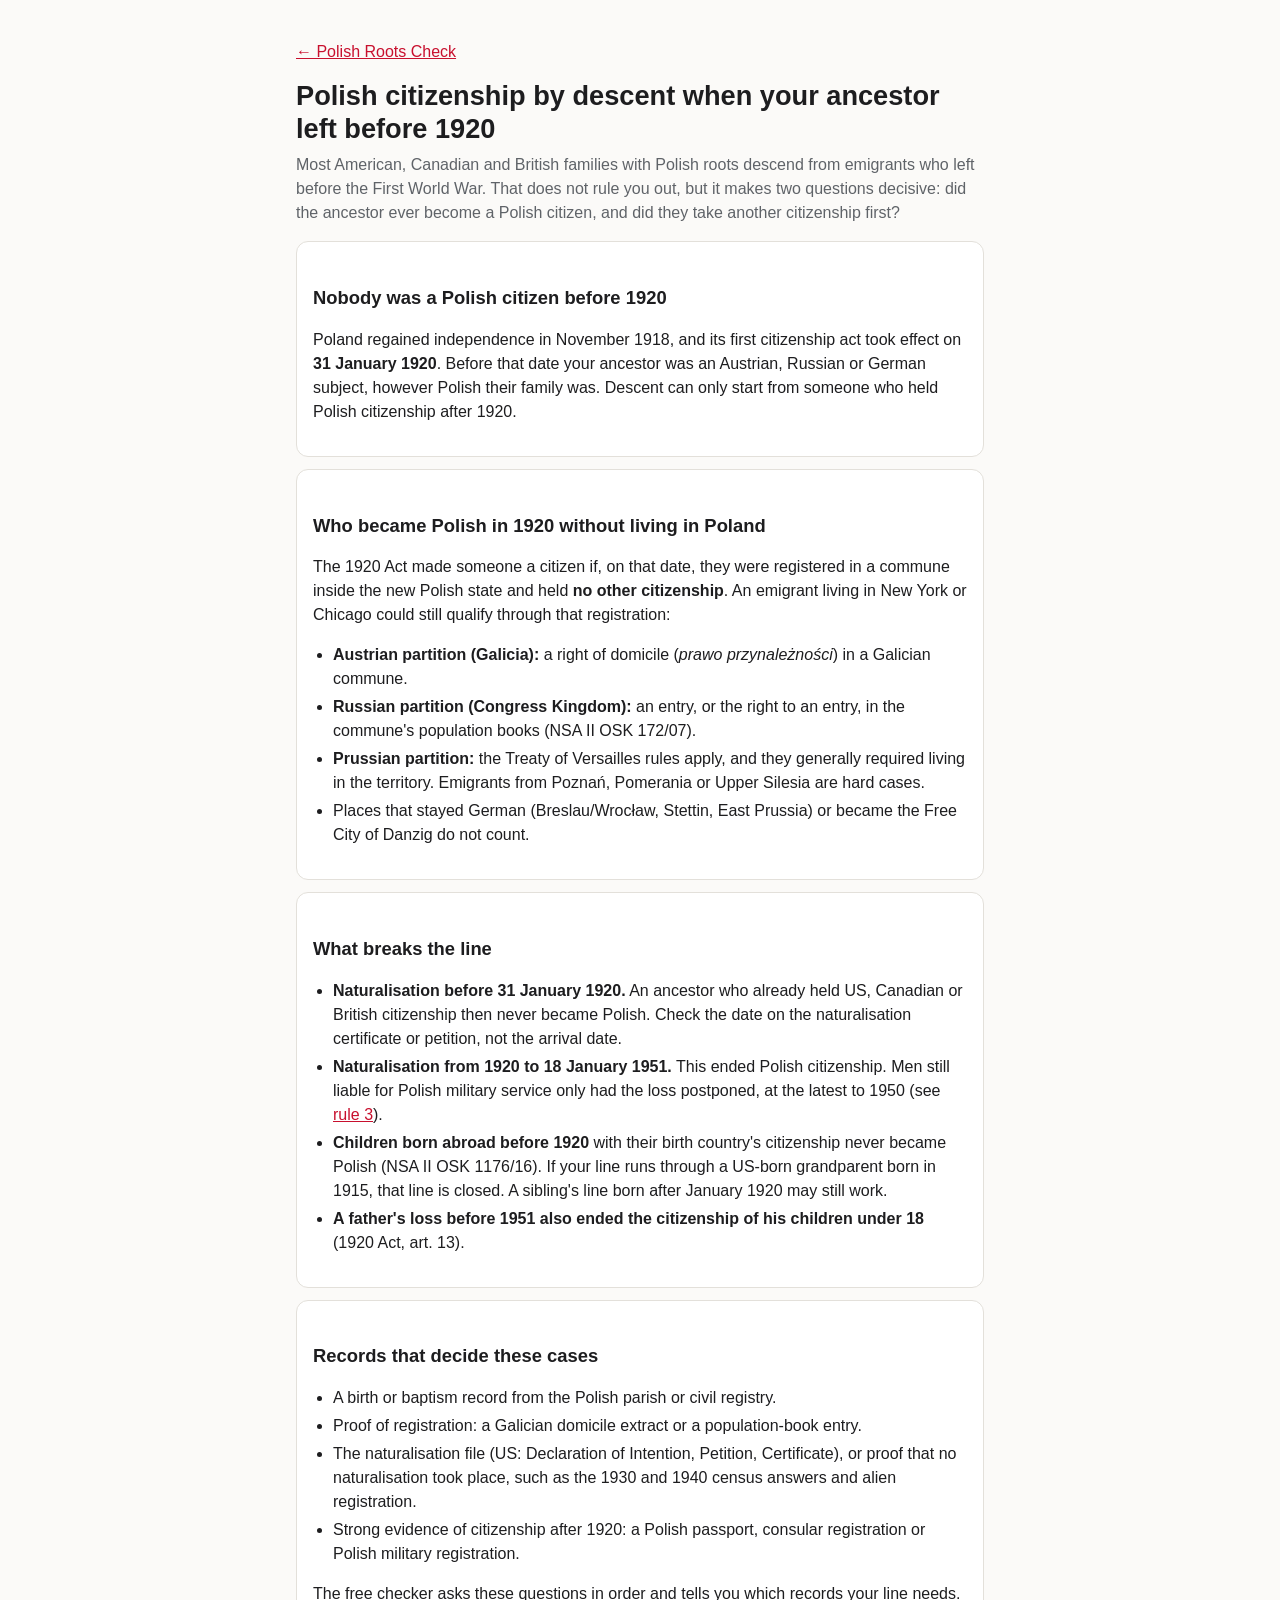
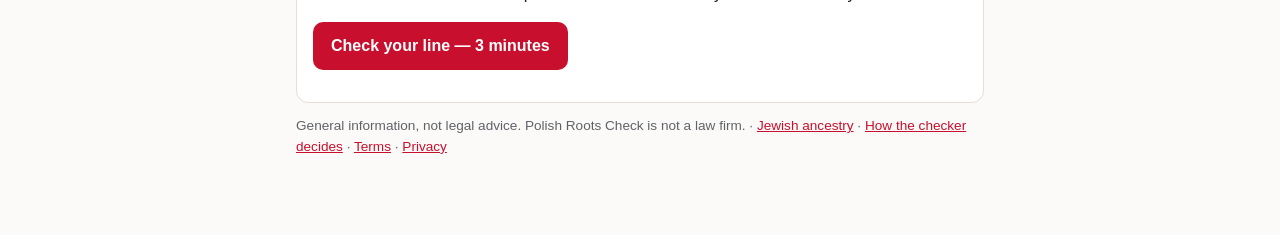
==== before-1920.html @ 14f2ff24 "Polish Roots Check pilot site Co-Authored-By: Claude Opus 5.5 <noreply@anthropic.com>" ====
<!doctype html>
<html lang="en">
<head>
<meta charset="utf-8">
<meta name="viewport" content="width=device-width, initial-scale=1">
<title>Ancestor Left Poland Before 1920</title>
<meta name="description" content="Polish citizenship by descent when your ancestor emigrated before 1920: who became a Polish citizen in 1920, what breaks the line, and which records prove it.">
<link rel="stylesheet" href="site.css">
</head>
<body>
<div class="wrap">
<p><a href="index.html">← Polish Roots Check</a></p>
<h1>Polish citizenship by descent when your ancestor left before 1920</h1>
<p class="lead">Most American, Canadian and British families with Polish roots descend from emigrants who left before the First World War. That does not rule you out, but it makes two questions decisive: did the ancestor ever become a Polish citizen, and did they take another citizenship first?</p>

<div class="card">
<h2>Nobody was a Polish citizen before 1920</h2>
<p>Poland regained independence in November 1918, and its first citizenship act took effect on <b>31 January 1920</b>. Before that date your ancestor was an Austrian, Russian or German subject, however Polish their family was. Descent can only start from someone who held Polish citizenship after 1920.</p>
</div>

<div class="card">
<h2>Who became Polish in 1920 without living in Poland</h2>
<p>The 1920 Act made someone a citizen if, on that date, they were registered in a commune inside the new Polish state and held <b>no other citizenship</b>. An emigrant living in New York or Chicago could still qualify through that registration:</p>
<ul>
<li><b>Austrian partition (Galicia):</b> a right of domicile (<i>prawo przynależności</i>) in a Galician commune.</li>
<li><b>Russian partition (Congress Kingdom):</b> an entry, or the right to an entry, in the commune's population books (NSA II OSK 172/07).</li>
<li><b>Prussian partition:</b> the Treaty of Versailles rules apply, and they generally required living in the territory. Emigrants from Poznań, Pomerania or Upper Silesia are hard cases.</li>
<li>Places that stayed German (Breslau/Wrocław, Stettin, East Prussia) or became the Free City of Danzig do not count.</li>
</ul>
</div>

<div class="card">
<h2>What breaks the line</h2>
<ul>
<li><b>Naturalisation before 31 January 1920.</b> An ancestor who already held US, Canadian or British citizenship then never became Polish. Check the date on the naturalisation certificate or petition, not the arrival date.</li>
<li><b>Naturalisation from 1920 to 18 January 1951.</b> This ended Polish citizenship. Men still liable for Polish military service only had the loss postponed, at the latest to 1950 (see <a href="rules.html">rule 3</a>).</li>
<li><b>Children born abroad before 1920</b> with their birth country's citizenship never became Polish (NSA II OSK 1176/16). If your line runs through a US-born grandparent born in 1915, that line is closed. A sibling's line born after January 1920 may still work.</li>
<li><b>A father's loss before 1951 also ended the citizenship of his children under 18</b> (1920 Act, art. 13).</li>
</ul>
</div>

<div class="card">
<h2>Records that decide these cases</h2>
<ul>
<li>A birth or baptism record from the Polish parish or civil registry.</li>
<li>Proof of registration: a Galician domicile extract or a population-book entry.</li>
<li>The naturalisation file (US: Declaration of Intention, Petition, Certificate), or proof that no naturalisation took place, such as the 1930 and 1940 census answers and alien registration.</li>
<li>Strong evidence of citizenship after 1920: a Polish passport, consular registration or Polish military registration.</li>
</ul>
<p>The free checker asks these questions in order and tells you which records your line needs.</p>
<p><a class="btn" href="index.html#f">Check your line — 3 minutes</a></p>
</div>
<p class="small">General information, not legal advice. Polish Roots Check is not a law firm. · <a href="jewish-ancestry.html">Jewish ancestry</a> · <a href="rules.html">How the checker decides</a> · <a href="terms.html">Terms</a> · <a href="privacy.html">Privacy</a></p>
</div>
</body>
</html>
---- site.css ----
:root{--bg:#fbfaf8;--fg:#1d1d1f;--muted:#5f6368;--card:#fff;--line:#e3e0da;--acc:#c8102e;--acc2:#8a0b20;--ok:#1e7d43;--warn:#a86400;--bad:#b3261e}
@media (prefers-color-scheme:dark){:root{--bg:#141414;--fg:#ececec;--muted:#a0a0a0;--card:#1e1e1e;--line:#333;--acc:#ff5a6e;--acc2:#ff8a99;--ok:#5cc98a;--warn:#f0b04a;--bad:#ff7b72}}
*{box-sizing:border-box}body{margin:0;background:var(--bg);color:var(--fg);font:16px/1.5 -apple-system,BlinkMacSystemFont,"Segoe UI",Roboto,Helvetica,Arial,sans-serif}
.wrap{max-width:720px;margin:0 auto;padding:24px 16px 64px}
h1{font-size:1.7rem;line-height:1.2;margin:.2em 0 .3em}h2{font-size:1.15rem;margin:1.4em 0 .5em}
.lead{color:var(--muted);margin:0 0 1em}.badge{display:inline-block;font-size:.8rem;color:var(--acc);border:1px solid var(--acc);border-radius:99px;padding:2px 10px}
.card{background:var(--card);border:1px solid var(--line);border-radius:12px;padding:16px;margin:12px 0}
label.q{display:block;font-weight:600;margin:12px 0 6px}.hint{font-weight:400;color:var(--muted);font-size:.9rem}
.opts{display:flex;flex-wrap:wrap;gap:8px}.opts label{border:1px solid var(--line);border-radius:8px;padding:7px 12px;cursor:pointer;background:var(--bg)}
.opts input{margin-right:6px}input[type=number],input[type=email]{width:100%;max-width:260px;padding:9px;border:1px solid var(--line);border-radius:8px;background:var(--bg);color:var(--fg);font-size:1rem}
button{background:var(--acc);color:#fff;border:0;border-radius:10px;padding:12px 18px;font-size:1rem;font-weight:600;cursor:pointer}button.sec{background:transparent;color:var(--acc);border:1px solid var(--acc)}
.hide{display:none}.gen{border-left:3px solid var(--line);padding-left:12px;margin:10px 0}
.verdict{font-size:1.25rem;font-weight:700}.v-ok{color:var(--ok)}.v-warn{color:var(--warn)}.v-bad{color:var(--bad)}
ul{padding-left:20px}li{margin:4px 0}.small{font-size:.85rem;color:var(--muted)}.row{display:flex;gap:10px;flex-wrap:wrap;align-items:center}
.price{font-size:1.4rem;font-weight:700}
nav{display:flex;justify-content:space-between;align-items:center;gap:12px;flex-wrap:wrap;margin-bottom:8px}
.brand{font-weight:800;color:var(--fg);text-decoration:none}.brand span{color:var(--acc)}nav .links a{color:var(--muted);margin-left:14px;text-decoration:none;font-size:.95rem}
a{color:var(--acc)}ol li{margin:8px 0}.steps{counter-reset:s;list-style:none;padding:0}.steps li{padding-left:34px;position:relative}
.steps li:before{counter-increment:s;content:counter(s);position:absolute;left:0;top:0;width:24px;height:24px;border-radius:50%;background:var(--acc);color:#fff;font-size:.85rem;display:flex;align-items:center;justify-content:center}
table{border-collapse:collapse;width:100%}td{padding:8px 4px;border-bottom:1px solid var(--line);vertical-align:top}td:last-child{text-align:right;white-space:nowrap;font-weight:600}
details{border-bottom:1px solid var(--line);padding:8px 0}summary{cursor:pointer;font-weight:600}footer{margin-top:28px}
a.btn{display:inline-block;background:var(--acc);color:#fff;border-radius:10px;padding:12px 18px;font-weight:600;text-decoration:none}
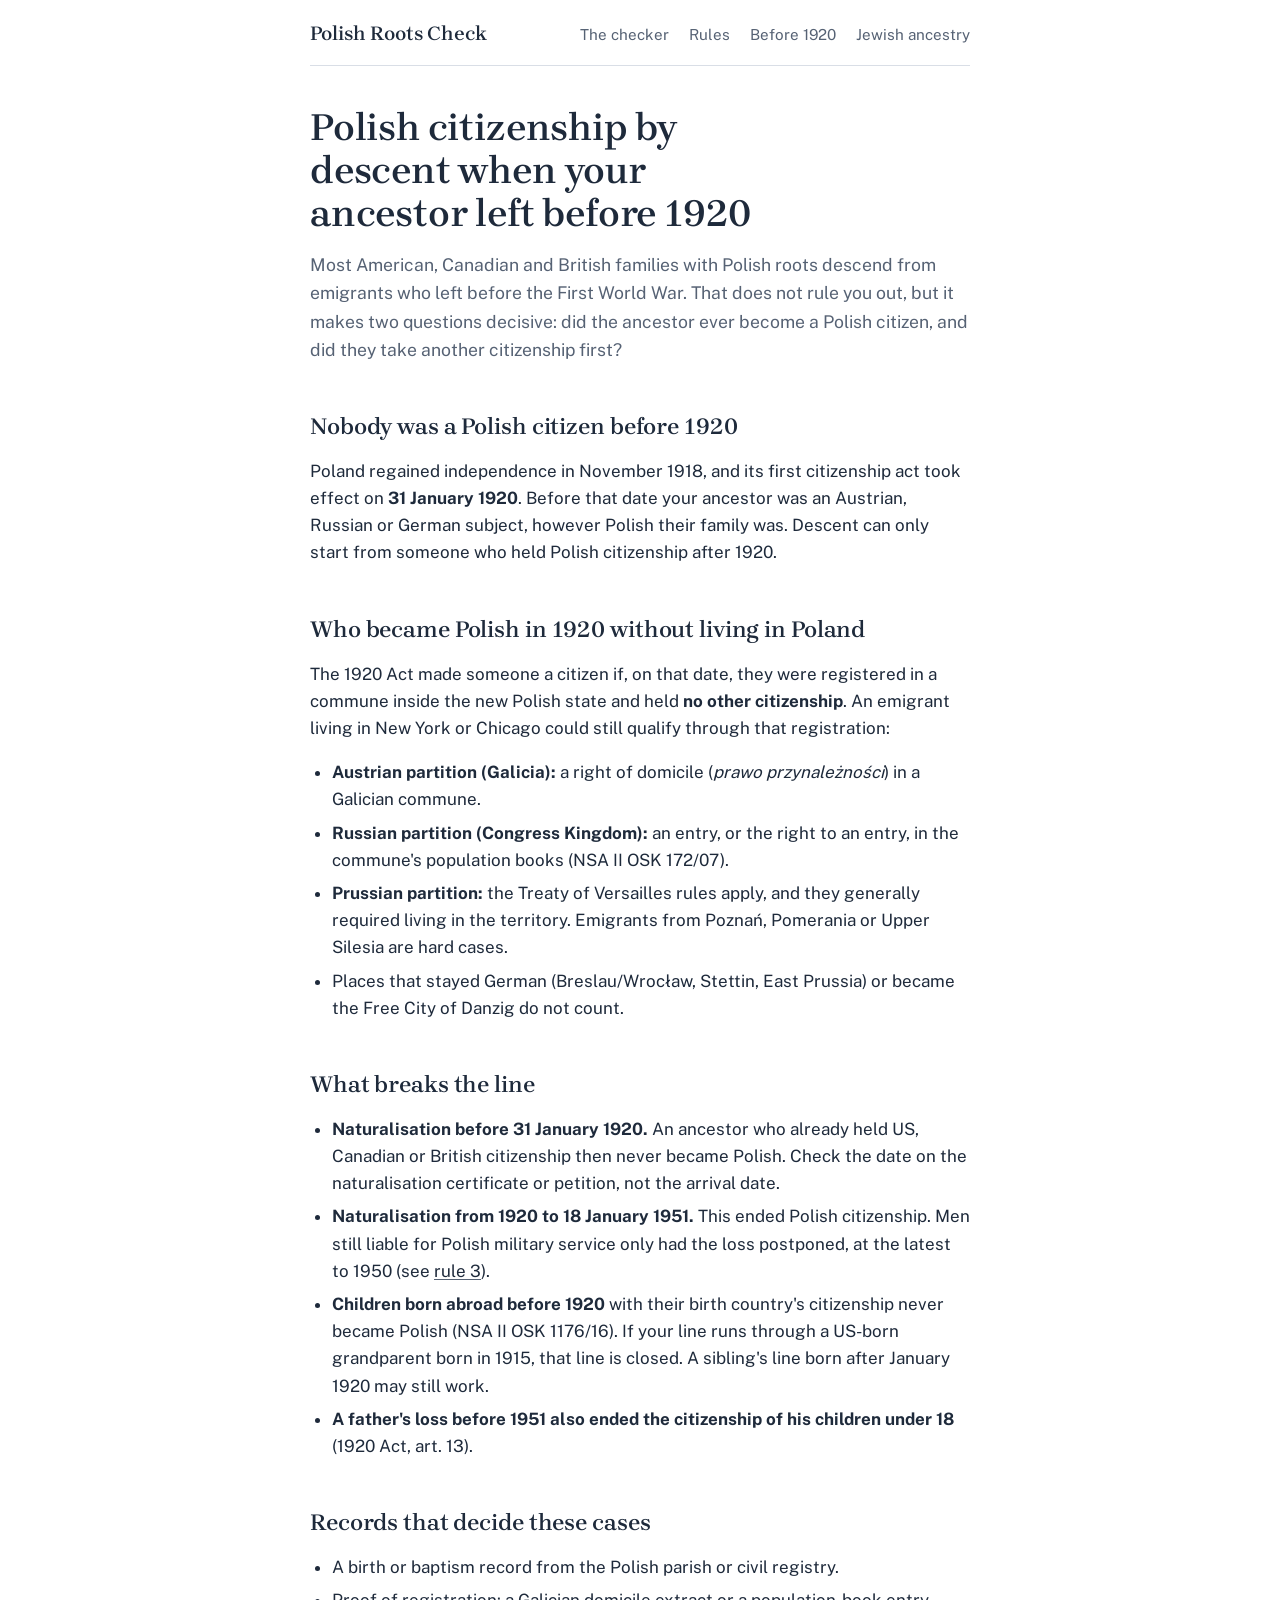
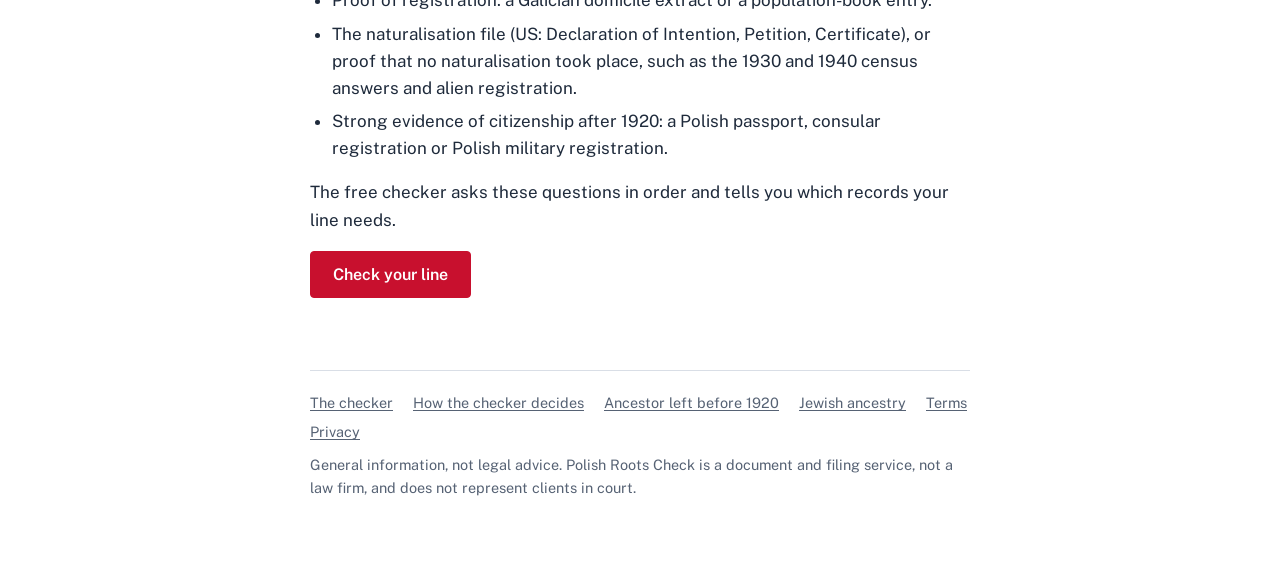
==== commit 0e192e41: "Redesign: archival type and family-line form, plainer copy without dash and dot fillers Co-Authored-" ====
--- a/before-1920.html
+++ b/before-1920.html
@@ -9,7 +9,7 @@
 </head>
 <body>
 <div class="wrap">
-<p><a href="index.html">← Polish Roots Check</a></p>
+<header class="top"><a class="brand" href="index.html">Polish Roots Check</a><nav><a href="index.html#f">The checker</a><a href="rules.html">Rules</a><a href="before-1920.html">Before 1920</a><a href="jewish-ancestry.html">Jewish ancestry</a></nav></header>
 <h1>Polish citizenship by descent when your ancestor left before 1920</h1>
 <p class="lead">Most American, Canadian and British families with Polish roots descend from emigrants who left before the First World War. That does not rule you out, but it makes two questions decisive: did the ancestor ever become a Polish citizen, and did they take another citizenship first?</p>
 
@@ -48,9 +48,9 @@
 <li>Strong evidence of citizenship after 1920: a Polish passport, consular registration or Polish military registration.</li>
 </ul>
 <p>The free checker asks these questions in order and tells you which records your line needs.</p>
-<p><a class="btn" href="index.html#f">Check your line — 3 minutes</a></p>
+<p><a class="btn" href="index.html#f">Check your line</a></p>
 </div>
-<p class="small">General information, not legal advice. Polish Roots Check is not a law firm. · <a href="jewish-ancestry.html">Jewish ancestry</a> · <a href="rules.html">How the checker decides</a> · <a href="terms.html">Terms</a> · <a href="privacy.html">Privacy</a></p>
+<footer><nav><a href="index.html">The checker</a><a href="rules.html">How the checker decides</a><a href="before-1920.html">Ancestor left before 1920</a><a href="jewish-ancestry.html">Jewish ancestry</a><a href="terms.html">Terms</a><a href="privacy.html">Privacy</a></nav>General information, not legal advice. Polish Roots Check is a document and filing service, not a law firm, and does not represent clients in court.</footer>
 </div>
 </body>
 </html>
--- a/site.css
+++ b/site.css
@@ -1,22 +1,128 @@
-:root{--bg:#fbfaf8;--fg:#1d1d1f;--muted:#5f6368;--card:#fff;--line:#e3e0da;--acc:#c8102e;--acc2:#8a0b20;--ok:#1e7d43;--warn:#a86400;--bad:#b3261e}
-@media (prefers-color-scheme:dark){:root{--bg:#141414;--fg:#ececec;--muted:#a0a0a0;--card:#1e1e1e;--line:#333;--acc:#ff5a6e;--acc2:#ff8a99;--ok:#5cc98a;--warn:#f0b04a;--bad:#ff7b72}}
-*{box-sizing:border-box}body{margin:0;background:var(--bg);color:var(--fg);font:16px/1.5 -apple-system,BlinkMacSystemFont,"Segoe UI",Roboto,Helvetica,Arial,sans-serif}
-.wrap{max-width:720px;margin:0 auto;padding:24px 16px 64px}
-h1{font-size:1.7rem;line-height:1.2;margin:.2em 0 .3em}h2{font-size:1.15rem;margin:1.4em 0 .5em}
-.lead{color:var(--muted);margin:0 0 1em}.badge{display:inline-block;font-size:.8rem;color:var(--acc);border:1px solid var(--acc);border-radius:99px;padding:2px 10px}
-.card{background:var(--card);border:1px solid var(--line);border-radius:12px;padding:16px;margin:12px 0}
-label.q{display:block;font-weight:600;margin:12px 0 6px}.hint{font-weight:400;color:var(--muted);font-size:.9rem}
-.opts{display:flex;flex-wrap:wrap;gap:8px}.opts label{border:1px solid var(--line);border-radius:8px;padding:7px 12px;cursor:pointer;background:var(--bg)}
-.opts input{margin-right:6px}input[type=number],input[type=email]{width:100%;max-width:260px;padding:9px;border:1px solid var(--line);border-radius:8px;background:var(--bg);color:var(--fg);font-size:1rem}
-button{background:var(--acc);color:#fff;border:0;border-radius:10px;padding:12px 18px;font-size:1rem;font-weight:600;cursor:pointer}button.sec{background:transparent;color:var(--acc);border:1px solid var(--acc)}
-.hide{display:none}.gen{border-left:3px solid var(--line);padding-left:12px;margin:10px 0}
-.verdict{font-size:1.25rem;font-weight:700}.v-ok{color:var(--ok)}.v-warn{color:var(--warn)}.v-bad{color:var(--bad)}
-ul{padding-left:20px}li{margin:4px 0}.small{font-size:.85rem;color:var(--muted)}.row{display:flex;gap:10px;flex-wrap:wrap;align-items:center}
-.price{font-size:1.4rem;font-weight:700}
-nav{display:flex;justify-content:space-between;align-items:center;gap:12px;flex-wrap:wrap;margin-bottom:8px}
-.brand{font-weight:800;color:var(--fg);text-decoration:none}.brand span{color:var(--acc)}nav .links a{color:var(--muted);margin-left:14px;text-decoration:none;font-size:.95rem}
-a{color:var(--acc)}ol li{margin:8px 0}.steps{counter-reset:s;list-style:none;padding:0}.steps li{padding-left:34px;position:relative}
-.steps li:before{counter-increment:s;content:counter(s);position:absolute;left:0;top:0;width:24px;height:24px;border-radius:50%;background:var(--acc);color:#fff;font-size:.85rem;display:flex;align-items:center;justify-content:center}
-table{border-collapse:collapse;width:100%}td{padding:8px 4px;border-bottom:1px solid var(--line);vertical-align:top}td:last-child{text-align:right;white-space:nowrap;font-weight:600}
-details{border-bottom:1px solid var(--line);padding:8px 0}summary{cursor:pointer;font-weight:600}footer{margin-top:28px}
-a.btn{display:inline-block;background:var(--acc);color:#fff;border-radius:10px;padding:12px 18px;font-weight:600;text-decoration:none}
+/* Polish Roots Check. Headings: Brygada 1918 (revival of a 1920s Polish typeface); text: Public Sans. Both SIL OFL, self-hosted. */
+@font-face{font-family:"Brygada 1918";font-style:normal;font-weight:400 700;font-display:swap;src:url(fonts/brygada-1918-latin.woff2) format("woff2");unicode-range:U+0000-00FF,U+0131,U+0152-0153,U+02BB-02BC,U+02C6,U+02DA,U+02DC,U+0304,U+0308,U+0329,U+2000-206F,U+20AC,U+2122,U+2191,U+2193,U+2212,U+2215,U+FEFF,U+FFFD}
+@font-face{font-family:"Brygada 1918";font-style:normal;font-weight:400 700;font-display:swap;src:url(fonts/brygada-1918-latin-ext.woff2) format("woff2");unicode-range:U+0100-02BA,U+02BD-02C5,U+02C7-02CC,U+02CE-02D7,U+02DD-02FF,U+0304,U+0308,U+0329,U+1D00-1DBF,U+1E00-1E9F,U+1EF2-1EFF,U+2020,U+20A0-20AB,U+20AD-20C0,U+2113,U+2C60-2C7F,U+A720-A7FF}
+@font-face{font-family:"Public Sans";font-style:normal;font-weight:100 900;font-display:swap;src:url(fonts/public-sans-latin.woff2) format("woff2");unicode-range:U+0000-00FF,U+0131,U+0152-0153,U+02BB-02BC,U+02C6,U+02DA,U+02DC,U+0304,U+0308,U+0329,U+2000-206F,U+20AC,U+2122,U+2191,U+2193,U+2212,U+2215,U+FEFF,U+FFFD}
+@font-face{font-family:"Public Sans";font-style:normal;font-weight:100 900;font-display:swap;src:url(fonts/public-sans-latin-ext.woff2) format("woff2");unicode-range:U+0100-02BA,U+02BD-02C5,U+02C7-02CC,U+02CE-02D7,U+02DD-02FF,U+0304,U+0308,U+0329,U+1D00-1DBF,U+1E00-1E9F,U+1EF2-1EFF,U+2020,U+20A0-20AB,U+20AD-20C0,U+2113,U+2C60-2C7F,U+A720-A7FF}
+
+:root{
+  --paper:#ffffff; --ink:#1e2a3b; --ink-2:#566274; --rule:#d9dee6; --field:#f3f5f8;
+  --red:#c8102e; --red-dark:#a00c24; --ok:#1d7a4c; --warn:#8f5608; --bad:#b42318;
+  --serif:"Brygada 1918",Georgia,"Times New Roman",serif;
+  --sans:"Public Sans","Helvetica Neue",Arial,sans-serif;
+  color-scheme:light;
+}
+@media (prefers-color-scheme:dark){:root{
+  --paper:#11151b; --ink:#e6e9ee; --ink-2:#a2acba; --rule:#2b333e; --field:#1a2029;
+  --red:#ef4b5f; --red-dark:#ff6b7c; --ok:#5ccf93; --warn:#e9b04f; --bad:#ff7b72; color-scheme:dark;
+}}
+
+*{box-sizing:border-box}
+html{-webkit-text-size-adjust:100%}
+body{margin:0;background:var(--paper);color:var(--ink);font:400 17px/1.6 var(--sans);font-variant-numeric:lining-nums}
+.wrap{max-width:700px;margin:0 auto;padding:0 20px 72px}
+:focus-visible{outline:2px solid var(--red);outline-offset:2px}
+
+/* Header and footer */
+.top{display:flex;justify-content:space-between;align-items:baseline;flex-wrap:wrap;gap:8px 24px;padding:22px 0 18px;margin-bottom:40px;border-bottom:1px solid var(--rule)}
+.brand{font:600 1.25rem/1.2 var(--serif);color:var(--ink);text-decoration:none}
+.top nav{display:flex;flex-wrap:wrap;gap:4px 20px}
+.top nav a{color:var(--ink-2);text-decoration:none;font-size:.95rem}
+.top nav a:hover{color:var(--ink);text-decoration:underline}
+footer{margin-top:72px;padding-top:20px;border-top:1px solid var(--rule);font-size:.9rem;color:var(--ink-2)}
+footer nav{display:flex;flex-wrap:wrap;gap:6px 20px;margin-bottom:10px}
+footer a{color:var(--ink-2)}
+
+/* Type */
+h1,h2,.verdict{font-family:var(--serif);font-weight:600;letter-spacing:-.005em}
+h1{font-size:2.4rem;line-height:1.12;margin:0 0 16px;max-width:20ch}
+h2{font-size:1.45rem;line-height:1.25;margin:48px 0 12px}
+h3{font-size:1.05rem;margin:28px 0 8px}
+p,li{max-width:66ch}
+.lead{font-size:1.1rem;color:var(--ink-2);margin:0 0 8px}
+.small{font-size:.88rem;color:var(--ink-2)}
+.meta{color:var(--ink-2);margin:-6px 0 28px}
+a{color:var(--ink);text-decoration-color:var(--ink-2);text-underline-offset:2px}
+a:hover{color:var(--red-dark);text-decoration-color:currentColor}
+ul,ol{padding-left:22px}li{margin:6px 0}
+.hide{display:none!important}
+
+/* Sections. A rule between major blocks, no boxes. */
+.part,.card{margin:48px 0 0}
+.part>h2:first-child,.card>h2:first-child{margin-top:0}
+.part{padding-top:32px;border-top:1px solid var(--rule)}
+.part .intro{color:var(--ink-2);margin:0 0 8px}
+
+/* Questions */
+label.q{display:block;font-weight:600;margin:26px 0 10px;max-width:62ch}
+.hint{display:block;font-weight:400;color:var(--ink-2);font-size:.92rem;margin-top:2px}
+.opts{display:flex;flex-wrap:wrap;gap:8px}
+.opts label{display:inline-flex;align-items:flex-start;gap:9px;padding:9px 14px;border:1px solid var(--rule);border-radius:4px;background:var(--paper);cursor:pointer;line-height:1.35;max-width:100%}
+.opts label:hover{border-color:var(--ink-2)}
+.opts input{accent-color:var(--ink);margin:3px 0 0;flex:none}
+.opts label:has(input:checked){border-color:var(--ink);box-shadow:inset 0 0 0 1px var(--ink);background:var(--field)}
+input[type=number],input[type=email],input[type=text],textarea{font:inherit;color:var(--ink);background:var(--paper);border:1px solid #aab3c0;border-radius:4px;padding:9px 12px}
+input[type=number]{width:9.5em}
+input[type=email],input[type=text],textarea{width:100%;max-width:420px}
+textarea{max-width:none;min-height:88px}
+input:focus,textarea:focus{outline:2px solid var(--ink);outline-offset:0;border-color:var(--ink)}
+input[type=checkbox]{accent-color:var(--ink)}
+.check{display:flex;gap:10px;align-items:flex-start;margin:12px 0;font-size:.92rem;color:var(--ink-2);max-width:62ch}
+.check input{margin-top:4px;flex:none}
+
+/* The family line: the Polish ancestor at the top, one node per generation, you at the bottom. */
+.line{position:relative;margin:20px 0 0 6px;padding-left:28px;border-left:2px solid var(--ink)}
+.line .node,.line .gen{position:relative;padding-bottom:26px}
+.line .node::before,.line .gen::before{content:"";position:absolute;left:-36px;top:.45em;width:14px;height:14px;border-radius:50%;background:var(--paper);border:2px solid var(--ink)}
+.line .node.anc::before{background:var(--red);border-color:var(--red)}
+.line .gen:last-child{padding-bottom:4px}
+.line .gen:last-child::before{background:var(--ink)}
+.line .node b,.line .gen>b{font:600 1.15rem/1.3 var(--serif)}
+.line .node span{display:block;color:var(--ink-2);font-size:.92rem}
+.line .gen label.q{margin-top:16px}
+
+/* Buttons */
+button,a.btn{display:inline-block;font:600 1rem/1.2 var(--sans);border-radius:4px;padding:13px 22px;cursor:pointer;text-decoration:none;border:1px solid var(--red);background:var(--red);color:#fff}
+button:hover,a.btn:hover{background:var(--red-dark);border-color:var(--red-dark);color:#fff}
+button.sec,a.btn.sec{background:transparent;color:var(--ink);border-color:var(--ink)}
+button.sec:hover,a.btn.sec:hover{background:var(--ink);border-color:var(--ink);color:var(--paper)}
+button:disabled{opacity:.6;cursor:default}
+.row{display:flex;gap:12px 16px;flex-wrap:wrap;align-items:center;margin:24px 0 8px}
+#err{color:var(--bad);font-size:.92rem}
+
+/* Result */
+.result{margin-top:48px;padding:28px 28px 20px;border:1px solid var(--rule);border-top:4px solid var(--ink);border-radius:2px}
+.result h2{font-size:1.25rem;margin:32px 0 8px}
+.verdict{font-size:1.65rem;line-height:1.25;margin:0;display:flex;align-items:center;gap:16px}
+.verdict::before{content:"";flex:none;width:64px;height:0;border-top:3px solid currentColor}
+.v-ok{color:var(--ok)}
+.v-warn{color:var(--warn)}.v-warn::before{border-top-style:dashed}
+.v-bad{color:var(--bad)}.v-bad::before{border:0;height:3px;background:linear-gradient(90deg,currentColor 0 38%,transparent 38% 62%,currentColor 62%)}
+.offer{margin:20px 0 0;padding:20px 0 4px;border-top:1px solid var(--rule)}
+.result h2+.offer{border-top:0;padding-top:4px}
+.offer p{margin:0 0 6px}
+.price{font:600 1.35rem/1.2 var(--serif)}
+
+/* How it works, prices, FAQ */
+ol.steps{padding-left:26px}
+ol.steps li{margin:14px 0;padding-left:6px}
+ol.steps li::marker{font:600 1.05rem var(--serif);color:var(--red)}
+table{border-collapse:collapse;width:100%}
+td{padding:11px 0;border-bottom:1px solid var(--rule);vertical-align:top}
+td:last-child{text-align:right;white-space:nowrap;font-weight:600;padding-left:20px;font-variant-numeric:tabular-nums}
+details{border-bottom:1px solid var(--rule);padding:12px 0}
+details:first-of-type{border-top:1px solid var(--rule)}
+summary{cursor:pointer;font-weight:600}
+details p{margin:10px 0 4px;color:var(--ink-2)}
+
+@media (max-width:560px){
+  body{font-size:16px}
+  .wrap{padding:0 16px 56px}
+  .top{margin-bottom:28px}
+  h1{font-size:1.9rem}
+  h2{font-size:1.3rem}
+  .result{padding:20px 16px 12px}
+  .verdict{font-size:1.35rem;gap:12px}
+  .verdict::before{width:40px}
+  .opts label{width:100%}
+}
+@media (prefers-reduced-motion:reduce){html{scroll-behavior:auto}}
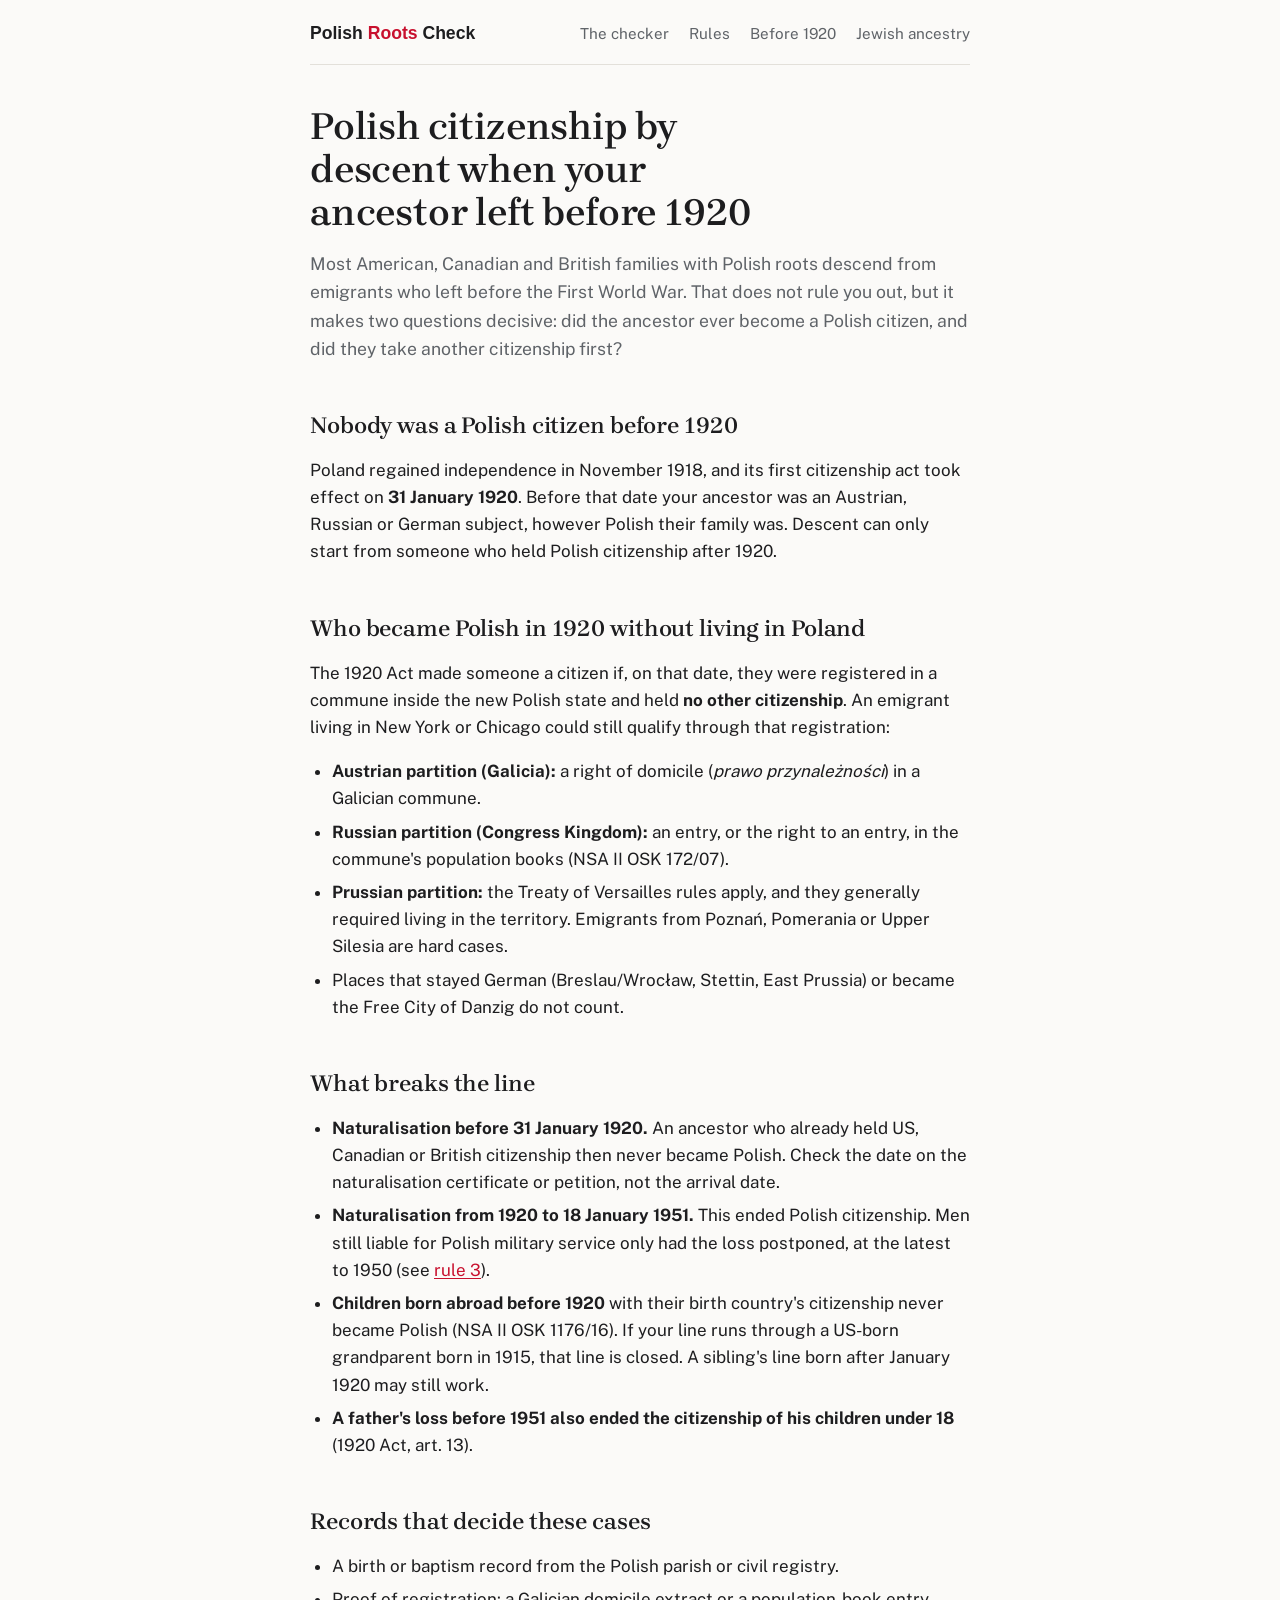
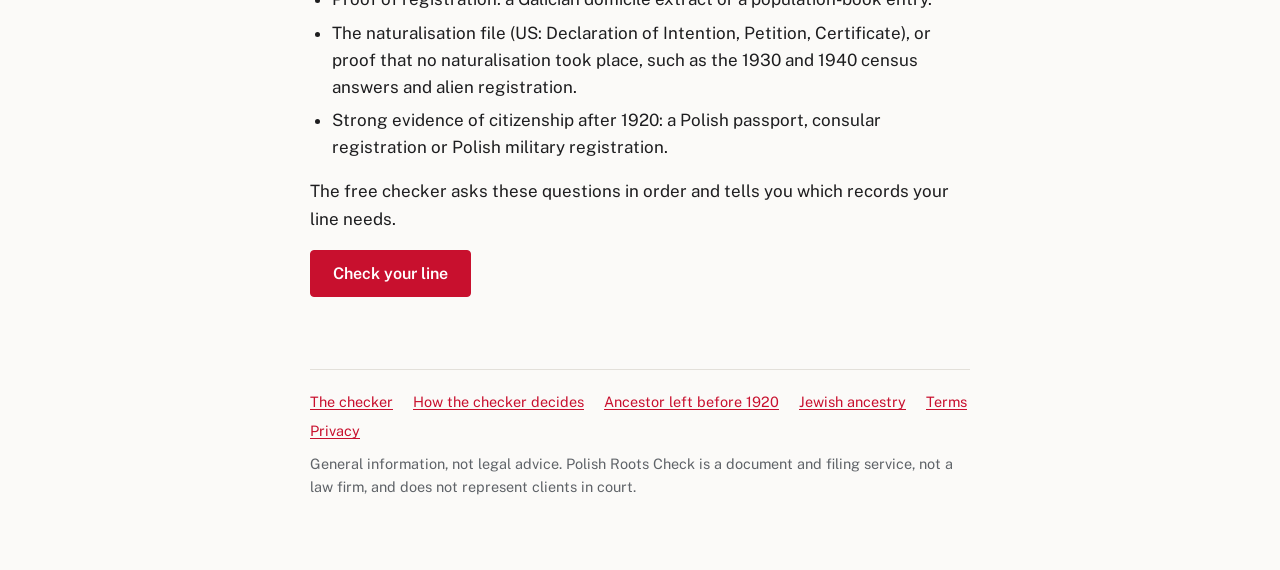
==== commit 10518127: "Restore the original colours and the Polish Roots Check wordmark Co-Authored-By: Claude Opus 5.5 <no" ====
--- a/before-1920.html
+++ b/before-1920.html
@@ -9,7 +9,7 @@
 </head>
 <body>
 <div class="wrap">
-<header class="top"><a class="brand" href="index.html">Polish Roots Check</a><nav><a href="index.html#f">The checker</a><a href="rules.html">Rules</a><a href="before-1920.html">Before 1920</a><a href="jewish-ancestry.html">Jewish ancestry</a></nav></header>
+<header class="top"><a class="brand" href="index.html">Polish <span>Roots</span> Check</a><nav><a href="index.html#f">The checker</a><a href="rules.html">Rules</a><a href="before-1920.html">Before 1920</a><a href="jewish-ancestry.html">Jewish ancestry</a></nav></header>
 <h1>Polish citizenship by descent when your ancestor left before 1920</h1>
 <p class="lead">Most American, Canadian and British families with Polish roots descend from emigrants who left before the First World War. That does not rule you out, but it makes two questions decisive: did the ancestor ever become a Polish citizen, and did they take another citizenship first?</p>
 
@@ -52,5 +52,7 @@
 </div>
 <footer><nav><a href="index.html">The checker</a><a href="rules.html">How the checker decides</a><a href="before-1920.html">Ancestor left before 1920</a><a href="jewish-ancestry.html">Jewish ancestry</a><a href="terms.html">Terms</a><a href="privacy.html">Privacy</a></nav>General information, not legal advice. Polish Roots Check is a document and filing service, not a law firm, and does not represent clients in court.</footer>
 </div>
+<script>/* Pass the channel tag (?src=, or the external referrer) on to the checker links so the log shows where visitors came from. */
+(function(){var s=new URLSearchParams(location.search).get("src");if(!s&&document.referrer){var h=document.referrer.split("/")[2];if(h&&h!==location.host)s=h;}if(!s)return;document.querySelectorAll('a[href^="index.html"]').forEach(function(a){var u=new URL(a.getAttribute("href"),location.href);u.searchParams.set("src",s);a.href=u.pathname.split("/").pop()+u.search+u.hash;});})();</script>
 </body>
 </html>
--- a/site.css
+++ b/site.css
@@ -5,15 +5,16 @@
 @font-face{font-family:"Public Sans";font-style:normal;font-weight:100 900;font-display:swap;src:url(fonts/public-sans-latin-ext.woff2) format("woff2");unicode-range:U+0100-02BA,U+02BD-02C5,U+02C7-02CC,U+02CE-02D7,U+02DD-02FF,U+0304,U+0308,U+0329,U+1D00-1DBF,U+1E00-1E9F,U+1EF2-1EFF,U+2020,U+20A0-20AB,U+20AD-20C0,U+2113,U+2C60-2C7F,U+A720-A7FF}
 
 :root{
-  --paper:#ffffff; --ink:#1e2a3b; --ink-2:#566274; --rule:#d9dee6; --field:#f3f5f8;
-  --red:#c8102e; --red-dark:#a00c24; --ok:#1d7a4c; --warn:#8f5608; --bad:#b42318;
+  /* Colours of the first version of the site, kept at Igor's request */
+  --paper:#fbfaf8; --card:#ffffff; --ink:#1d1d1f; --ink-2:#5f6368; --rule:#e3e0da; --field-line:#cbc6bd;
+  --red:#c8102e; --red-dark:#8a0b20; --ok:#1e7d43; --warn:#a86400; --bad:#b3261e;
   --serif:"Brygada 1918",Georgia,"Times New Roman",serif;
   --sans:"Public Sans","Helvetica Neue",Arial,sans-serif;
   color-scheme:light;
 }
 @media (prefers-color-scheme:dark){:root{
-  --paper:#11151b; --ink:#e6e9ee; --ink-2:#a2acba; --rule:#2b333e; --field:#1a2029;
-  --red:#ef4b5f; --red-dark:#ff6b7c; --ok:#5ccf93; --warn:#e9b04f; --bad:#ff7b72; color-scheme:dark;
+  --paper:#141414; --card:#1e1e1e; --ink:#ececec; --ink-2:#a0a0a0; --rule:#333333; --field-line:#4a4a4a;
+  --red:#ff5a6e; --red-dark:#ff8a99; --ok:#5cc98a; --warn:#f0b04a; --bad:#ff7b72; color-scheme:dark;
 }}
 
 *{box-sizing:border-box}
@@ -24,13 +25,14 @@
 
 /* Header and footer */
 .top{display:flex;justify-content:space-between;align-items:baseline;flex-wrap:wrap;gap:8px 24px;padding:22px 0 18px;margin-bottom:40px;border-bottom:1px solid var(--rule)}
-.brand{font:600 1.25rem/1.2 var(--serif);color:var(--ink);text-decoration:none}
+.brand{font:800 1.1rem/1.2 -apple-system,BlinkMacSystemFont,"Segoe UI",Roboto,Helvetica,Arial,sans-serif;color:var(--ink);text-decoration:none}
+.brand span{color:var(--red)}
 .top nav{display:flex;flex-wrap:wrap;gap:4px 20px}
 .top nav a{color:var(--ink-2);text-decoration:none;font-size:.95rem}
 .top nav a:hover{color:var(--ink);text-decoration:underline}
 footer{margin-top:72px;padding-top:20px;border-top:1px solid var(--rule);font-size:.9rem;color:var(--ink-2)}
 footer nav{display:flex;flex-wrap:wrap;gap:6px 20px;margin-bottom:10px}
-footer a{color:var(--ink-2)}
+footer a{color:var(--red)}
 
 /* Type */
 h1,h2,.verdict{font-family:var(--serif);font-weight:600;letter-spacing:-.005em}
@@ -41,8 +43,8 @@
 .lead{font-size:1.1rem;color:var(--ink-2);margin:0 0 8px}
 .small{font-size:.88rem;color:var(--ink-2)}
 .meta{color:var(--ink-2);margin:-6px 0 28px}
-a{color:var(--ink);text-decoration-color:var(--ink-2);text-underline-offset:2px}
-a:hover{color:var(--red-dark);text-decoration-color:currentColor}
+a{color:var(--red);text-underline-offset:2px}
+a:hover{color:var(--red-dark)}
 ul,ol{padding-left:22px}li{margin:6px 0}
 .hide{display:none!important}
 
@@ -56,11 +58,11 @@
 label.q{display:block;font-weight:600;margin:26px 0 10px;max-width:62ch}
 .hint{display:block;font-weight:400;color:var(--ink-2);font-size:.92rem;margin-top:2px}
 .opts{display:flex;flex-wrap:wrap;gap:8px}
-.opts label{display:inline-flex;align-items:flex-start;gap:9px;padding:9px 14px;border:1px solid var(--rule);border-radius:4px;background:var(--paper);cursor:pointer;line-height:1.35;max-width:100%}
+.opts label{display:inline-flex;align-items:flex-start;gap:9px;padding:9px 14px;border:1px solid var(--rule);border-radius:4px;background:var(--card);cursor:pointer;line-height:1.35;max-width:100%}
 .opts label:hover{border-color:var(--ink-2)}
 .opts input{accent-color:var(--ink);margin:3px 0 0;flex:none}
-.opts label:has(input:checked){border-color:var(--ink);box-shadow:inset 0 0 0 1px var(--ink);background:var(--field)}
-input[type=number],input[type=email],input[type=text],textarea{font:inherit;color:var(--ink);background:var(--paper);border:1px solid #aab3c0;border-radius:4px;padding:9px 12px}
+.opts label:has(input:checked){border-color:var(--ink);box-shadow:inset 0 0 0 1px var(--ink)}
+input[type=number],input[type=email],input[type=text],textarea{font:inherit;color:var(--ink);background:var(--card);border:1px solid var(--field-line);border-radius:4px;padding:9px 12px}
 input[type=number]{width:9.5em}
 input[type=email],input[type=text],textarea{width:100%;max-width:420px}
 textarea{max-width:none;min-height:88px}
@@ -90,7 +92,7 @@
 #err{color:var(--bad);font-size:.92rem}
 
 /* Result */
-.result{margin-top:48px;padding:28px 28px 20px;border:1px solid var(--rule);border-top:4px solid var(--ink);border-radius:2px}
+.result{margin-top:48px;padding:28px 28px 20px;background:var(--card);border:1px solid var(--rule);border-top:4px solid var(--ink);border-radius:2px}
 .result h2{font-size:1.25rem;margin:32px 0 8px}
 .verdict{font-size:1.65rem;line-height:1.25;margin:0;display:flex;align-items:center;gap:16px}
 .verdict::before{content:"";flex:none;width:64px;height:0;border-top:3px solid currentColor}
